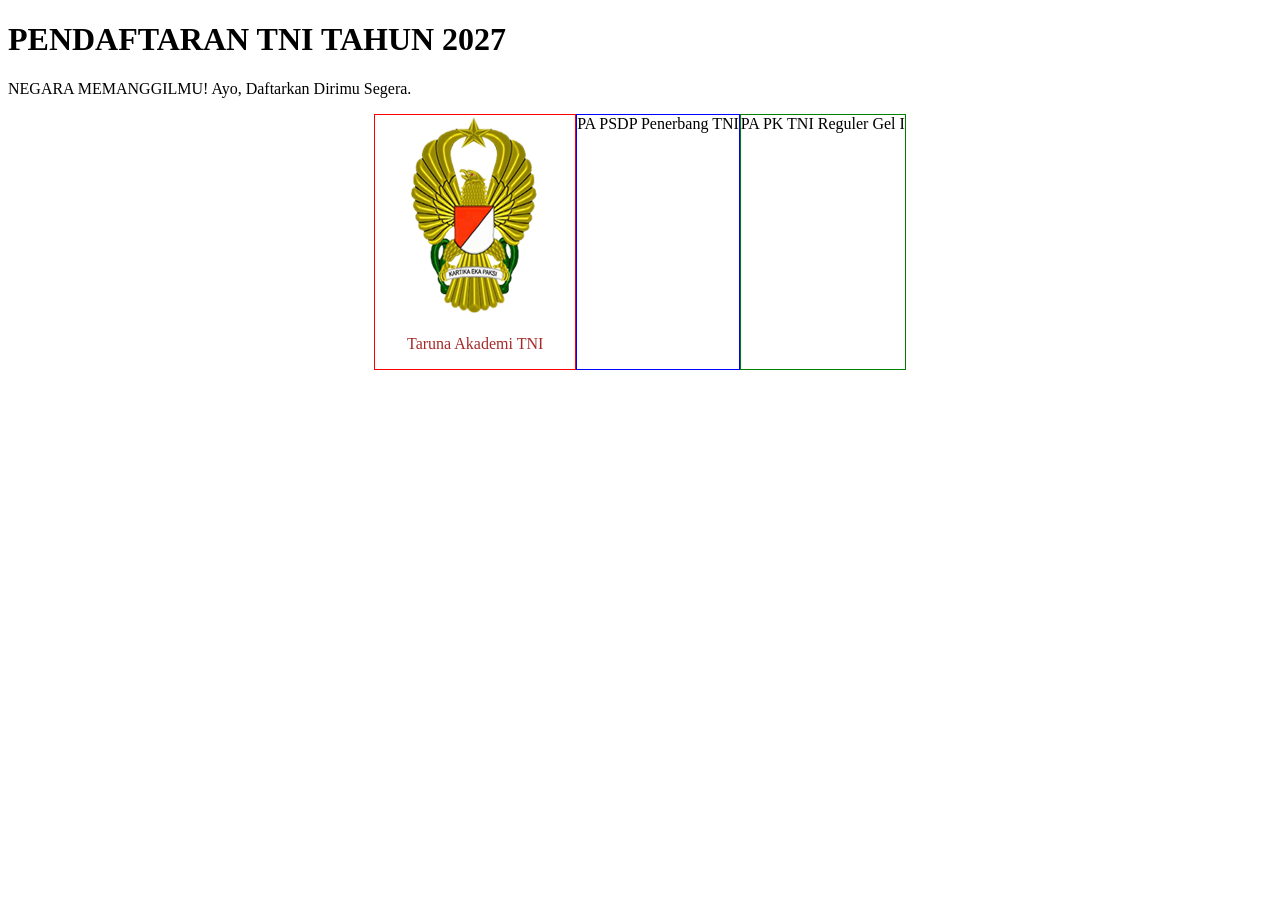
==== index.html @ dc7d4353 "first commit" ====
<!DOCTYPE html>
<html lang="en">
<head>
    <meta charset="UTF-8">
    <meta name="viewport" content="width=device-width, initial-scale=1,0">
    <title>Document</title>
    <style>
        .hl{
            color:red
        }
        
        .kotak-utama{
            display: flex;
            justify-content: center;
        }
        .kotak-1{
            border: 1px solid red;
        }
        .kotak-2{
            border: 1px solid blue;
        }
        .kotak-3{
            border: 1px solid green;
        }
    </style>
</head>
<body>
    
    <h1 class="h1">PENDAFTARAN TNI TAHUN 2027 </h1>

    <p>
        <span class="negara">NEGARA</span> MEMANGGILMU! Ayo, Daftarkan Dirimu Segera.
    </p>


    <div class="kotak-utama">

            <div class="kotak-1">
                <img src="ad.png"/>
                <p style="text-align: center;
                color: brown;">

                    Taruna Akademi TNI

                </p>
                
            </div>

            <div class="kotak-2">
                PA PSDP Penerbang TNI
            </div>

            <div class="kotak-3">
                PA PK TNI Reguler Gel I
            </div>

    </div>

</body>

</html>
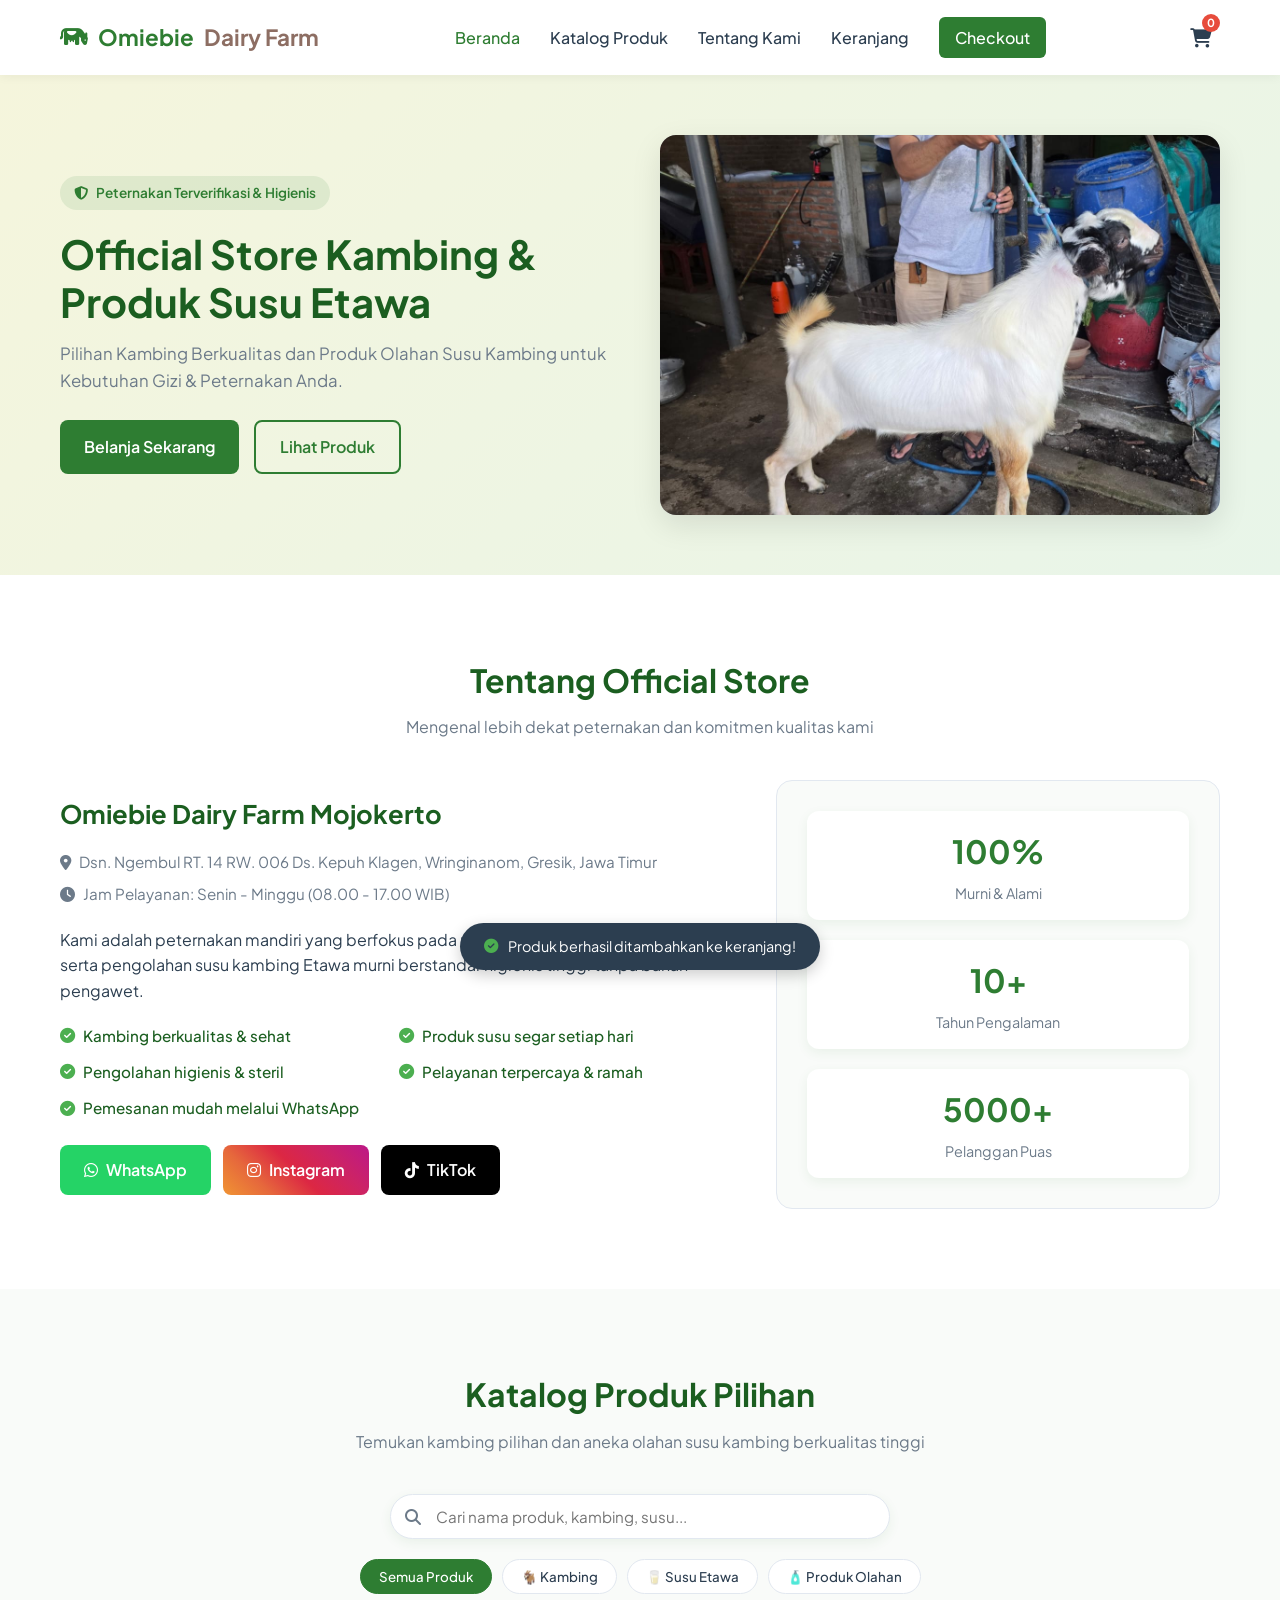
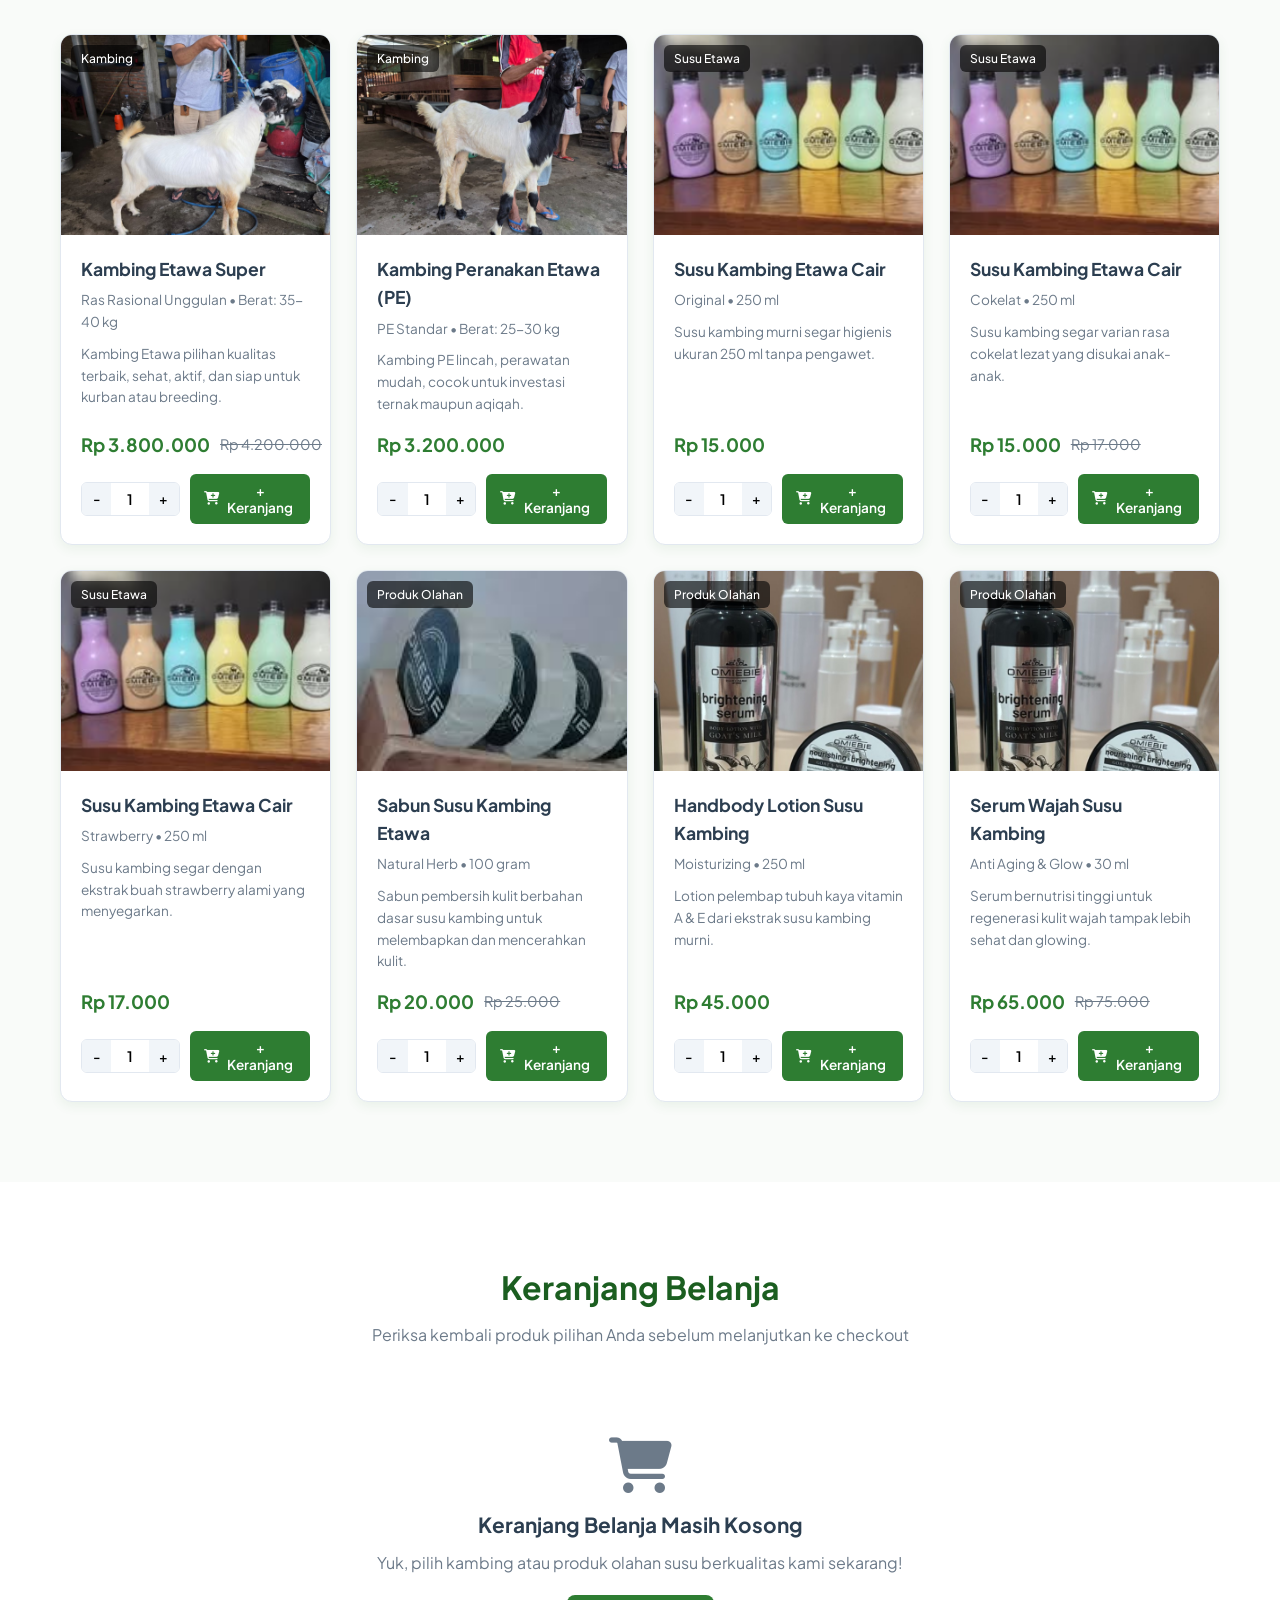
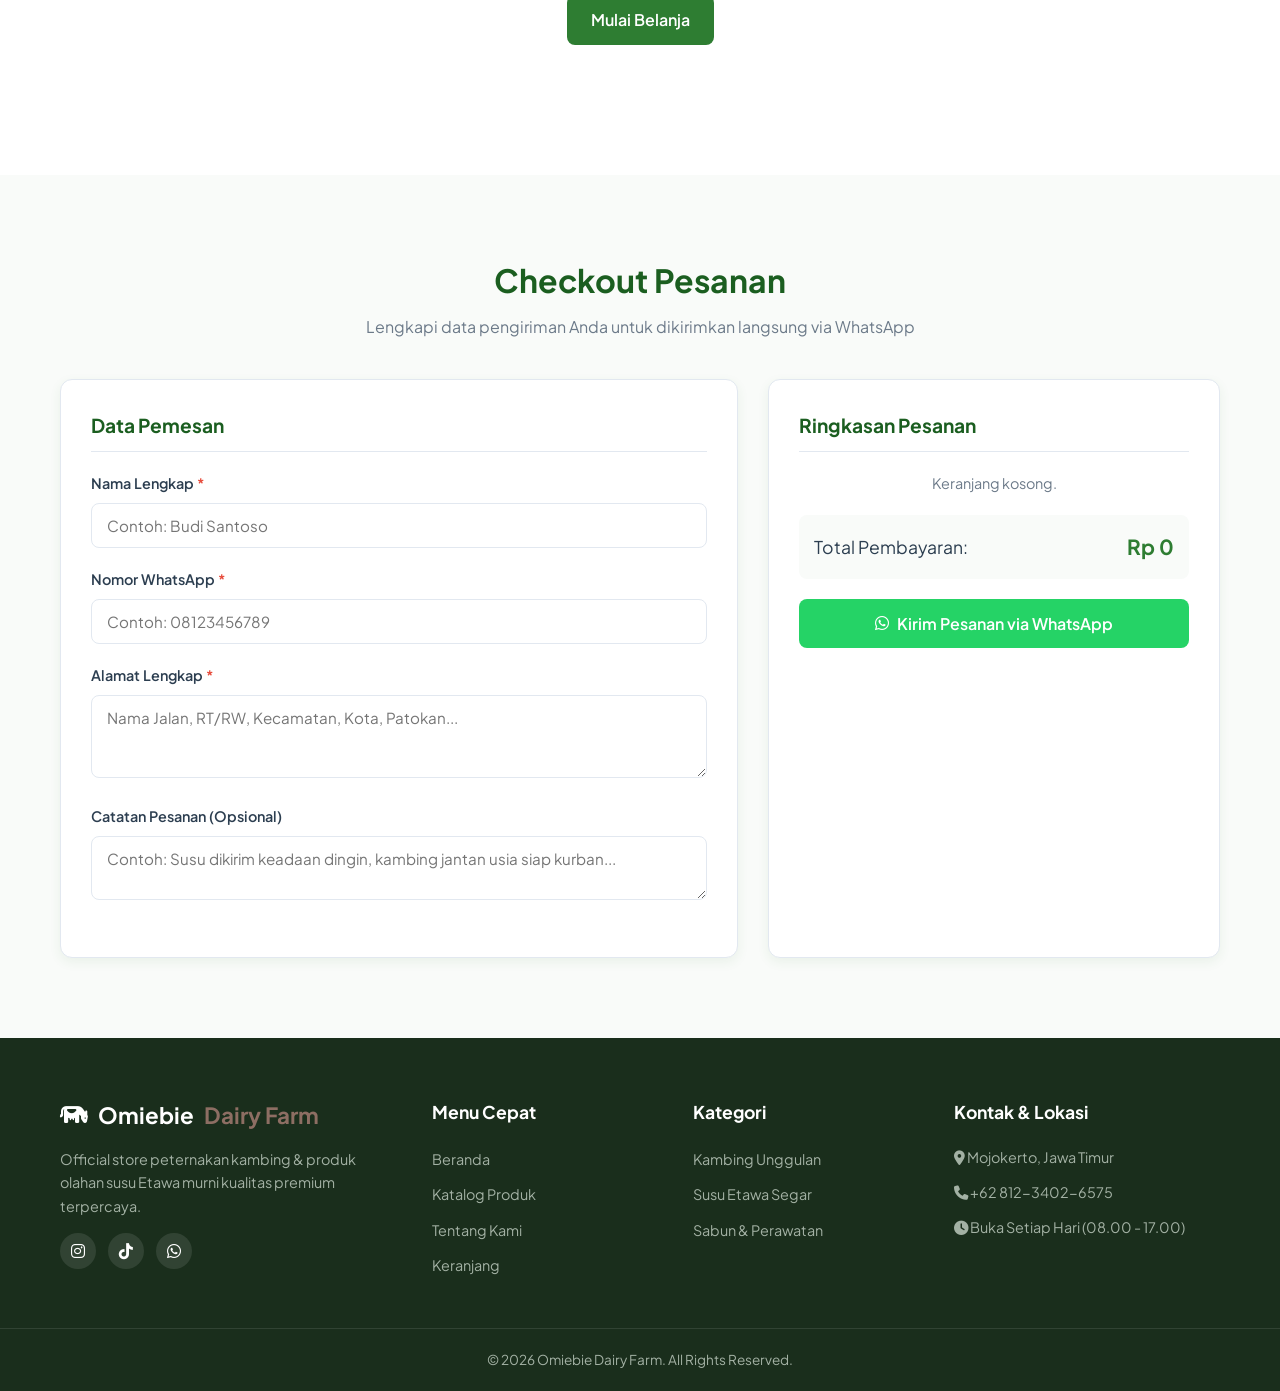
==== commit 55b22615: "Update website" ====
--- a/index.html
+++ b/index.html
@@ -1,61 +1,1840 @@
 <!DOCTYPE html>
-<html lang="en">
+<html lang="id">
 <head>
     <meta charset="UTF-8">
-    <meta name="viewport" content="width=device-width, initial-scale=1,0">
-    <title>Document</title>
+    <meta name="viewport" content="width=device-width, initial-scale=1.0">
+    <title>Omiebie Dairy Farm - Official Store Kambing & Susu Etawa</title>
+    <!-- Google Fonts -->
+    <link href="https://fonts.googleapis.com/css2?family=Plus+Jakarta+Sans:wght@400;500;600;700&display=swap" rel="stylesheet">
+    <!-- FontAwesome Icons -->
+    <link rel="stylesheet" href="https://cdnjs.cloudflare.com/ajax/libs/font-awesome/6.4.0/css/all.min.css">
+    
+    <!-- STYLING CSS -->
     <style>
-        .hl{
-            color:red
-        }
-        
-        .kotak-utama{
-            display: flex;
+        /* RESET & VARIABLES (Modern Farm Theme) */
+        :root {
+            --primary: #2E7D32;
+            --primary-dark: #1B5E20;
+            --primary-light: #4CAF50;
+            --accent: #F5F5DC;
+            --brown: #8D6E63;
+            --text-dark: #2C3E50;
+            --text-muted: #6C7A89;
+            --bg-light: #F9FBF9;
+            --white: #FFFFFF;
+            --border-color: #E2E8F0;
+            --danger: #E74C3C;
+            --shadow: 0 4px 12px rgba(46, 125, 50, 0.08);
+            --transition: all 0.3s ease;
+        }
+
+        * {
+            margin: 0;
+            padding: 0;
+            box-sizing: border-box;
+            font-family: 'Plus Jakarta Sans', sans-serif;
+            scroll-behavior: smooth;
+        }
+
+        body {
+            background-color: var(--bg-light);
+            color: var(--text-dark);
+            line-height: 1.6;
+        }
+
+        .container {
+            max-width: 1200px;
+            margin: 0 auto;
+            padding: 0 20px;
+        }
+
+        a {
+            text-decoration: none;
+            color: inherit;
+        }
+
+        ul {
+            list-style: none;
+        }
+
+        /* HEADER & NAVBAR */
+        .header {
+            background: var(--white);
+            box-shadow: 0 2px 10px rgba(0, 0, 0, 0.05);
+            position: sticky;
+            top: 0;
+            z-index: 1000;
+        }
+
+        .navbar {
+            display: flex;
+            justify-content: space-between;
+            align-items: center;
+            height: 75px;
+        }
+
+        .logo {
+            font-size: 1.4rem;
+            font-weight: 700;
+            color: var(--primary);
+            display: flex;
+            align-items: center;
+            gap: 10px;
+        }
+
+        .logo span {
+            color: var(--brown);
+        }
+
+        .nav-links {
+            display: flex;
+            align-items: center;
+            gap: 30px;
+        }
+
+        .nav-links a {
+            font-weight: 500;
+            color: var(--text-dark);
+            transition: var(--transition);
+        }
+
+        .nav-links a:hover, .nav-links a.active {
+            color: var(--primary);
+        }
+
+        .btn-nav-checkout {
+            background-color: var(--primary);
+            color: var(--white) !important;
+            padding: 8px 16px;
+            border-radius: 6px;
+        }
+
+        .nav-right {
+            display: flex;
+            align-items: center;
+            gap: 15px;
+        }
+
+        .cart-icon-btn {
+            position: relative;
+            font-size: 1.2rem;
+            color: var(--text-dark);
+            padding: 8px;
+            transition: var(--transition);
+        }
+
+        .cart-icon-btn:hover {
+            color: var(--primary);
+        }
+
+        .cart-badge {
+            position: absolute;
+            top: 0;
+            right: 0;
+            background-color: var(--danger);
+            color: var(--white);
+            font-size: 0.7rem;
+            font-weight: 700;
+            width: 18px;
+            height: 18px;
+            border-radius: 50%;
+            display: flex;
+            align-items: center;
             justify-content: center;
         }
-        .kotak-1{
-            border: 1px solid red;
-        }
-        .kotak-2{
-            border: 1px solid blue;
-        }
-        .kotak-3{
-            border: 1px solid green;
+
+        .hamburger {
+            display: none;
+            background: none;
+            border: none;
+            font-size: 1.5rem;
+            color: var(--text-dark);
+            cursor: pointer;
+        }
+
+        /* HERO SECTION & SLIDER OTOMATIS */
+        .hero-section {
+            padding: 60px 0;
+            background: linear-gradient(135deg, #F5F5DC 0%, #E8F5E9 100%);
+        }
+
+        .hero-container {
+            display: grid;
+            grid-template-columns: 1fr 1fr;
+            gap: 40px;
+            align-items: center;
+        }
+
+        .badge-pill {
+            display: inline-flex;
+            align-items: center;
+            gap: 8px;
+            background: rgba(46, 125, 50, 0.1);
+            color: var(--primary);
+            padding: 6px 14px;
+            border-radius: 20px;
+            font-size: 0.85rem;
+            font-weight: 600;
+            margin-bottom: 20px;
+        }
+
+        .hero-text h1 {
+            font-size: 2.5rem;
+            line-height: 1.2;
+            color: var(--primary-dark);
+            margin-bottom: 15px;
+        }
+
+        .hero-text p {
+            color: var(--text-muted);
+            font-size: 1.05rem;
+            margin-bottom: 25px;
+        }
+
+        .hero-buttons {
+            display: flex;
+            gap: 15px;
+        }
+
+        .btn {
+            padding: 12px 24px;
+            border-radius: 8px;
+            font-weight: 600;
+            cursor: pointer;
+            transition: var(--transition);
+            border: none;
+            display: inline-flex;
+            align-items: center;
+            justify-content: center;
+            gap: 8px;
+        }
+
+        .btn-primary {
+            background-color: var(--primary);
+            color: var(--white);
+        }
+
+        .btn-primary:hover {
+            background-color: var(--primary-dark);
+        }
+
+        .btn-outline {
+            background-color: transparent;
+            border: 2px solid var(--primary);
+            color: var(--primary);
+        }
+
+        .btn-outline:hover {
+            background-color: var(--primary);
+            color: var(--white);
+        }
+
+        /* Styling Hero Slider (Berganti setiap 2 detik) */
+        .hero-slider {
+            position: relative;
+            width: 100%;
+            height: 380px;
+            border-radius: 16px;
+            overflow: hidden;
+            box-shadow: 0 10px 30px rgba(0,0,0,0.1);
+            background: #e2e8f0;
+        }
+
+        .hero-slider img.slide {
+            position: absolute;
+            top: 0;
+            left: 0;
+            width: 100%;
+            height: 100%;
+            object-fit: cover;
+            opacity: 0;
+            transition: opacity 0.6s ease-in-out;
+        }
+
+        .hero-slider img.slide.active {
+            opacity: 1;
+        }
+
+        /* SECTION TITLE */
+        .section-title {
+            text-align: center;
+            margin-bottom: 40px;
+        }
+
+        .section-title h2 {
+            font-size: 2rem;
+            color: var(--primary-dark);
+            margin-bottom: 8px;
+        }
+
+        .section-title p {
+            color: var(--text-muted);
+        }
+
+        /* TENTANG KAMI */
+        .about-section {
+            padding: 80px 0;
+            background: var(--white);
+        }
+
+        .about-grid {
+            display: grid;
+            grid-template-columns: 1.2fr 0.8fr;
+            gap: 50px;
+            align-items: center;
+        }
+
+        .about-info h3 {
+            font-size: 1.6rem;
+            color: var(--primary-dark);
+            margin-bottom: 15px;
+        }
+
+        .store-location, .store-hours {
+            color: var(--text-muted);
+            font-size: 0.95rem;
+            margin-bottom: 8px;
+            display: flex;
+            align-items: center;
+            gap: 8px;
+        }
+
+        .store-desc {
+            margin: 20px 0;
+            color: var(--text-dark);
+        }
+
+        .features-list {
+            display: grid;
+            grid-template-columns: 1fr 1fr;
+            gap: 12px;
+            margin-bottom: 25px;
+        }
+
+        .feature-item {
+            display: flex;
+            align-items: center;
+            gap: 8px;
+            font-size: 0.95rem;
+            color: var(--primary-dark);
+            font-weight: 500;
+        }
+
+        .feature-item i {
+            color: var(--primary-light);
+        }
+
+        .social-buttons-group {
+            display: flex;
+            flex-wrap: wrap;
+            gap: 12px;
+            margin-top: 20px;
+        }
+
+        .btn-whatsapp {
+            background-color: #25D366;
+            color: var(--white);
+        }
+
+        .btn-whatsapp:hover {
+            background-color: #1EBE5D;
+        }
+
+        .btn-instagram {
+            background: linear-gradient(45deg, #f09433 0%, #e6683c 25%, #dc2743 50%, #cc2366 75%, #bc1888 100%);
+            color: var(--white);
+        }
+
+        .btn-instagram:hover {
+            opacity: 0.9;
+        }
+
+        .btn-tiktok {
+            background-color: #000000;
+            color: var(--white);
+        }
+
+        .btn-tiktok:hover {
+            background-color: #222222;
+        }
+
+        .about-stats-card {
+            display: grid;
+            grid-template-columns: 1fr;
+            gap: 20px;
+            background: var(--bg-light);
+            padding: 30px;
+            border-radius: 16px;
+            border: 1px solid var(--border-color);
+        }
+
+        .stat-box {
+            text-align: center;
+            padding: 15px;
+            background: var(--white);
+            border-radius: 12px;
+            box-shadow: var(--shadow);
+        }
+
+        .stat-box h4 {
+            font-size: 2rem;
+            color: var(--primary);
+            margin-bottom: 5px;
+        }
+
+        .stat-box p {
+            color: var(--text-muted);
+            font-size: 0.9rem;
+        }
+
+        /* KATALOG PRODUK */
+        .catalog-section {
+            padding: 80px 0;
+        }
+
+        .filter-wrapper {
+            display: flex;
+            flex-direction: column;
+            gap: 20px;
+            margin-bottom: 40px;
+        }
+
+        .search-box {
+            position: relative;
+            max-width: 500px;
+            margin: 0 auto;
+            width: 100%;
+        }
+
+        .search-box i {
+            position: absolute;
+            left: 15px;
+            top: 50%;
+            transform: translateY(-50%);
+            color: var(--text-muted);
+        }
+
+        .search-box input {
+            width: 100%;
+            padding: 12px 20px 12px 45px;
+            border-radius: 30px;
+            border: 1px solid var(--border-color);
+            background: var(--white);
+            outline: none;
+            font-size: 0.95rem;
+            box-shadow: var(--shadow);
+            transition: var(--transition);
+        }
+
+        .search-box input:focus {
+            border-color: var(--primary);
+        }
+
+        .category-filters {
+            display: flex;
+            justify-content: center;
+            flex-wrap: wrap;
+            gap: 10px;
+        }
+
+        .filter-btn {
+            padding: 8px 18px;
+            border-radius: 20px;
+            border: 1px solid var(--border-color);
+            background: var(--white);
+            color: var(--text-dark);
+            font-weight: 500;
+            cursor: pointer;
+            transition: var(--transition);
+        }
+
+        .filter-btn:hover, .filter-btn.active {
+            background: var(--primary);
+            color: var(--white);
+            border-color: var(--primary);
+        }
+
+        .product-grid {
+            display: grid;
+            grid-template-columns: repeat(auto-fill, minmax(260px, 1fr));
+            gap: 25px;
+        }
+
+        .product-card {
+            background: var(--white);
+            border-radius: 12px;
+            overflow: hidden;
+            box-shadow: var(--shadow);
+            border: 1px solid var(--border-color);
+            display: flex;
+            flex-direction: column;
+            transition: var(--transition);
+        }
+
+        .product-card:hover {
+            transform: translateY(-5px);
+            box-shadow: 0 10px 20px rgba(0,0,0,0.08);
+        }
+
+        .product-img-wrapper {
+            height: 200px;
+            position: relative;
+            overflow: hidden;
+            background: #eee;
+        }
+
+        .product-img-wrapper img {
+            width: 100%;
+            height: 100%;
+            object-fit: cover;
+            transition: var(--transition);
+        }
+
+        .product-card:hover .product-img-wrapper img {
+            transform: scale(1.05);
+        }
+
+        .product-category-tag {
+            position: absolute;
+            top: 10px;
+            left: 10px;
+            background: rgba(0,0,0,0.6);
+            color: var(--white);
+            padding: 4px 10px;
+            border-radius: 6px;
+            font-size: 0.75rem;
+            font-weight: 500;
+        }
+
+        .product-info {
+            padding: 20px;
+            display: flex;
+            flex-direction: column;
+            flex-grow: 1;
+        }
+
+        .product-title {
+            font-size: 1.1rem;
+            font-weight: 700;
+            color: var(--text-dark);
+            margin-bottom: 6px;
+        }
+
+        .product-variant-size {
+            font-size: 0.85rem;
+            color: var(--text-muted);
+            margin-bottom: 10px;
+        }
+
+        .product-desc {
+            font-size: 0.85rem;
+            color: var(--text-muted);
+            margin-bottom: 15px;
+            flex-grow: 1;
+        }
+
+        .product-price-box {
+            display: flex;
+            align-items: center;
+            gap: 10px;
+            margin-bottom: 15px;
+        }
+
+        .current-price {
+            font-size: 1.15rem;
+            font-weight: 700;
+            color: var(--primary);
+        }
+
+        .original-price {
+            font-size: 0.9rem;
+            color: var(--text-muted);
+            text-decoration: line-through;
+        }
+
+        .quantity-action-wrapper {
+            display: flex;
+            align-items: center;
+            justify-content: space-between;
+            gap: 10px;
+        }
+
+        .qty-control {
+            display: flex;
+            align-items: center;
+            border: 1px solid var(--border-color);
+            border-radius: 6px;
+            overflow: hidden;
+        }
+
+        .qty-btn {
+            background: #f1f5f9;
+            border: none;
+            width: 32px;
+            height: 32px;
+            font-weight: 600;
+            cursor: pointer;
+            transition: var(--transition);
+        }
+
+        .qty-btn:hover {
+            background: #e2e8f0;
+        }
+
+        .qty-input {
+            width: 38px;
+            text-align: center;
+            border: none;
+            font-size: 0.9rem;
+            font-weight: 600;
+            outline: none;
+            background: transparent;
+        }
+
+        .btn-add-cart {
+            background: var(--primary);
+            color: var(--white);
+            border: none;
+            padding: 8px 14px;
+            border-radius: 6px;
+            font-size: 0.85rem;
+            font-weight: 600;
+            cursor: pointer;
+            transition: var(--transition);
+            display: flex;
+            align-items: center;
+            gap: 6px;
+        }
+
+        .btn-add-cart:hover {
+            background: var(--primary-dark);
+        }
+
+        /* SHOPPING CART SECTION */
+        .cart-section {
+            padding: 80px 0;
+            background: var(--white);
+        }
+
+        .cart-table-wrapper {
+            overflow-x: auto;
+            margin-bottom: 30px;
+        }
+
+        .cart-table {
+            width: 100%;
+            border-collapse: collapse;
+            min-width: 650px;
+        }
+
+        .cart-table th, .cart-table td {
+            padding: 15px;
+            text-align: left;
+            border-bottom: 1px solid var(--border-color);
+        }
+
+        .cart-table th {
+            background: var(--bg-light);
+            font-weight: 600;
+            color: var(--text-dark);
+        }
+
+        .cart-item-info {
+            display: flex;
+            align-items: center;
+            gap: 15px;
+        }
+
+        .cart-item-img {
+            width: 60px;
+            height: 60px;
+            border-radius: 8px;
+            object-fit: cover;
+        }
+
+        .cart-item-title {
+            font-weight: 600;
+            font-size: 0.95rem;
+            color: var(--text-dark);
+        }
+
+        .cart-item-variant {
+            font-size: 0.8rem;
+            color: var(--text-muted);
+        }
+
+        .btn-remove-item {
+            background: none;
+            border: none;
+            color: var(--danger);
+            font-size: 1.1rem;
+            cursor: pointer;
+            transition: var(--transition);
+        }
+
+        .btn-remove-item:hover {
+            opacity: 0.7;
+        }
+
+        .cart-summary-footer {
+            display: flex;
+            justify-content: space-between;
+            align-items: center;
+            background: var(--bg-light);
+            padding: 20px 30px;
+            border-radius: 12px;
+            border: 1px solid var(--border-color);
+        }
+
+        .cart-total-text {
+            font-size: 1.2rem;
+            font-weight: 700;
+            color: var(--primary-dark);
+        }
+
+        .empty-cart-state {
+            text-align: center;
+            padding: 50px 20px;
+        }
+
+        .empty-cart-state i {
+            font-size: 3.5rem;
+            color: var(--text-muted);
+            margin-bottom: 15px;
+        }
+
+        .empty-cart-state h3 {
+            font-size: 1.3rem;
+            color: var(--text-dark);
+            margin-bottom: 8px;
+        }
+
+        .empty-cart-state p {
+            color: var(--text-muted);
+            margin-bottom: 20px;
+        }
+
+        /* CHECKOUT SECTION */
+        .checkout-section {
+            padding: 80px 0;
+        }
+
+        .checkout-grid {
+            display: grid;
+            grid-template-columns: 1.2fr 0.8fr;
+            gap: 30px;
+        }
+
+        .checkout-form-card, .checkout-summary-card {
+            background: var(--white);
+            padding: 30px;
+            border-radius: 12px;
+            box-shadow: var(--shadow);
+            border: 1px solid var(--border-color);
+        }
+
+        .checkout-form-card h3, .checkout-summary-card h3 {
+            font-size: 1.2rem;
+            color: var(--primary-dark);
+            margin-bottom: 20px;
+            padding-bottom: 10px;
+            border-bottom: 1px solid var(--border-color);
+        }
+
+        .form-group {
+            margin-bottom: 20px;
+        }
+
+        .form-group label {
+            display: block;
+            font-size: 0.9rem;
+            font-weight: 600;
+            margin-bottom: 8px;
+            color: var(--text-dark);
+        }
+
+        .required {
+            color: var(--danger);
+        }
+
+        .form-group input, .form-group textarea {
+            width: 100%;
+            padding: 12px 15px;
+            border-radius: 8px;
+            border: 1px solid var(--border-color);
+            outline: none;
+            font-size: 0.95rem;
+            transition: var(--transition);
+        }
+
+        .form-group input:focus, .form-group textarea:focus {
+            border-color: var(--primary);
+        }
+
+        .checkout-summary-items {
+            max-height: 250px;
+            overflow-y: auto;
+            margin-bottom: 20px;
+        }
+
+        .summary-item-row {
+            display: flex;
+            justify-content: space-between;
+            font-size: 0.9rem;
+            margin-bottom: 12px;
+            padding-bottom: 8px;
+            border-bottom: 1px dashed var(--border-color);
+        }
+
+        .summary-item-desc span {
+            display: block;
+            font-size: 0.75rem;
+            color: var(--text-muted);
+        }
+
+        .checkout-total-box {
+            display: flex;
+            justify-content: space-between;
+            align-items: center;
+            font-size: 1.1rem;
+            background: var(--bg-light);
+            padding: 15px;
+            border-radius: 8px;
+            margin-bottom: 20px;
+        }
+
+        .checkout-total-box strong {
+            color: var(--primary);
+            font-size: 1.3rem;
+        }
+
+        .error-msg-box {
+            background: #FDEDEC;
+            color: var(--danger);
+            padding: 10px 15px;
+            border-radius: 6px;
+            font-size: 0.85rem;
+            margin-bottom: 15px;
+            border: 1px solid #F5B7B1;
+        }
+
+        .hidden {
+            display: none !important;
+        }
+
+        .btn-whatsapp-checkout {
+            width: 100%;
+            background-color: #25D366;
+            color: var(--white);
+            padding: 14px;
+            font-size: 1rem;
+        }
+
+        .btn-whatsapp-checkout:hover {
+            background-color: #1EBE5D;
+        }
+
+        /* FOOTER */
+        .footer {
+            background: #1A2E1C;
+            color: var(--white);
+            padding: 60px 0 20px 0;
+        }
+
+        .footer-grid {
+            display: grid;
+            grid-template-columns: 1.5fr 1fr 1fr 1.2fr;
+            gap: 40px;
+            margin-bottom: 40px;
+        }
+
+        .footer-logo {
+            color: var(--white) !important;
+            margin-bottom: 15px;
+        }
+
+        .footer-col p {
+            color: #A3B1A4;
+            font-size: 0.9rem;
+            margin-bottom: 12px;
+        }
+
+        .footer-col h4 {
+            font-size: 1.1rem;
+            margin-bottom: 20px;
+            color: var(--white);
+        }
+
+        .footer-col ul li {
+            margin-bottom: 10px;
+        }
+
+        .footer-col ul li a {
+            color: #A3B1A4;
+            font-size: 0.9rem;
+            transition: var(--transition);
+        }
+
+        .footer-col ul li a:hover {
+            color: var(--white);
+            padding-left: 5px;
+        }
+
+        .footer-social-links {
+            display: flex;
+            gap: 12px;
+            margin-top: 15px;
+        }
+
+        .footer-social-links a {
+            display: inline-flex;
+            align-items: center;
+            justify-content: center;
+            width: 36px;
+            height: 36px;
+            background: rgba(255, 255, 255, 0.1);
+            color: var(--white);
+            border-radius: 50%;
+            transition: var(--transition);
+        }
+
+        .footer-social-links a:hover {
+            background: var(--primary);
+            transform: translateY(-3px);
+        }
+
+        .footer-bottom {
+            border-top: 1px solid rgba(255,255,255,0.1);
+            padding-top: 20px;
+            text-align: center;
+        }
+
+        .footer-bottom p {
+            color: #A3B1A4;
+            font-size: 0.85rem;
+        }
+
+        /* BACK TO TOP */
+        .back-to-top {
+            position: fixed;
+            bottom: 30px;
+            right: 30px;
+            background: var(--primary);
+            color: var(--white);
+            width: 45px;
+            height: 45px;
+            border-radius: 50%;
+            border: none;
+            cursor: pointer;
+            display: flex;
+            align-items: center;
+            justify-content: center;
+            font-size: 1.1rem;
+            box-shadow: 0 4px 10px rgba(0,0,0,0.2);
+            opacity: 0;
+            visibility: hidden;
+            transition: var(--transition);
+            z-index: 999;
+        }
+
+        .back-to-top.show {
+            opacity: 1;
+            visibility: visible;
+        }
+
+        .back-to-top:hover {
+            background: var(--primary-dark);
+        }
+
+        /* TOAST NOTIFICATION */
+        .toast-notification {
+            position: fixed;
+            bottom: 30px;
+            left: 50%;
+            transform: translateX(-50%) translateY(100px);
+            background: #2C3E50;
+            color: var(--white);
+            padding: 12px 24px;
+            border-radius: 30px;
+            display: flex;
+            align-items: center;
+            gap: 10px;
+            font-size: 0.9rem;
+            box-shadow: 0 5px 15px rgba(0,0,0,0.2);
+            transition: transform 0.3s ease;
+            z-index: 2000;
+        }
+
+        .toast-notification.show {
+            transform: translateX(-50%) translateY(0);
+        }
+
+        .toast-notification i {
+            color: var(--primary-light);
+        }
+
+        /* RESPONSIVE DESIGN */
+        @media (max-width: 992px) {
+            .hero-container, .about-grid, .checkout-grid, .footer-grid {
+                grid-template-columns: 1fr;
+            }
+            
+            .hero-text h1 {
+                font-size: 2.1rem;
+            }
+
+            .hero-slider {
+                height: 280px;
+            }
+
+            .footer-grid {
+                gap: 30px;
+            }
+        }
+
+        @media (max-width: 768px) {
+            .nav-links {
+                position: absolute;
+                top: 75px;
+                left: 0;
+                width: 100%;
+                background: var(--white);
+                flex-direction: column;
+                align-items: flex-start;
+                padding: 20px 30px;
+                box-shadow: 0 10px 15px rgba(0,0,0,0.05);
+                display: none;
+            }
+
+            .nav-links.active {
+                display: flex;
+            }
+
+            .hamburger {
+                display: block;
+            }
         }
     </style>
 </head>
 <body>
-    
-    <h1 class="h1">PENDAFTARAN TNI TAHUN 2027 </h1>
-
-    <p>
-        <span class="negara">NEGARA</span> MEMANGGILMU! Ayo, Daftarkan Dirimu Segera.
-    </p>
-
-
-    <div class="kotak-utama">
-
-            <div class="kotak-1">
-                <img src="ad.png"/>
-                <p style="text-align: center;
-                color: brown;">
-
-                    Taruna Akademi TNI
-
-                </p>
+
+    <!-- HEADER & NAVIGASI -->
+    <header class="header">
+        <div class="container navbar">
+            <a href="#beranda" class="logo">
+                <i class="fa-solid fa-cow"></i> Omiebie<span>Dairy Farm</span>
+            </a>
+            <nav class="nav-links" id="navLinks">
+                <a href="#beranda" class="active">Beranda</a>
+                <a href="#katalog">Katalog Produk</a>
+                <a href="#tentang">Tentang Kami</a>
+                <a href="#keranjang">Keranjang</a>
+                <a href="#checkout" class="btn-nav-checkout">Checkout</a>
+            </nav>
+            <div class="nav-right">
+                <a href="#keranjang" class="cart-icon-btn" aria-label="Keranjang Belanja">
+                    <i class="fa-solid fa-cart-shopping"></i>
+                    <span class="cart-badge" id="cartBadge">0</span>
+                </a>
+                <button class="hamburger" id="hamburgerBtn" aria-label="Menu">
+                    <i class="fa-solid fa-bars"></i>
+                </button>
+            </div>
+        </div>
+    </header>
+
+    <!-- KONTEN UTAMA -->
+    <main>
+
+        <!-- HERO SECTION DENGAN SLIDER OTOMATIS (2 DETIK) -->
+        <section id="beranda" class="hero-section">
+            <div class="container hero-container">
+                <div class="hero-text">
+                    <span class="badge-pill"><i class="fa-solid fa-shield-halved"></i> Peternakan Terverifikasi & Higienis</span>
+                    <h1>Official Store Kambing & Produk Susu Etawa</h1>
+                    <p>Pilihan Kambing Berkualitas dan Produk Olahan Susu Kambing untuk Kebutuhan Gizi & Peternakan Anda.</p>
+                    <div class="hero-buttons">
+                        <a href="#katalog" class="btn btn-primary">Belanja Sekarang</a>
+                        <a href="#tentang" class="btn btn-outline">Lihat Produk</a>
+                    </div>
+                </div>
                 
+                <!-- Hero Slider Berganti Tiap 2 Detik -->
+                <div class="hero-image">
+                    <div class="hero-slider" id="heroSlider">
+                        <img src="omiebie.png" alt="Peternakan Omiebie 1" class="slide active">
+                        <img src="kambing1.png" alt="Kambing Etawa Unggulan" class="slide">
+                        <img src="susu.png" alt="Susu Kambing Etawa Segar" class="slide">
+                    </div>
+                </div>
             </div>
-
-            <div class="kotak-2">
-                PA PSDP Penerbang TNI
+        </section>
+
+        <!-- TENTANG KAMI -->
+        <section id="tentang" class="about-section">
+            <div class="container">
+                <div class="section-title">
+                    <h2>Tentang Official Store</h2>
+                    <p>Mengenal lebih dekat peternakan dan komitmen kualitas kami</p>
+                </div>
+                <div class="about-grid">
+                    <div class="about-info">
+                        <h3>Omiebie Dairy Farm Mojokerto</h3>
+                        <p class="store-location"><i class="fa-solid fa-location-dot"></i> Dsn. Ngembul RT. 14 RW. 006 Ds. Kepuh Klagen, Wringinanom, Gresik, Jawa Timur</p>
+                        <p class="store-hours"><i class="fa-solid fa-clock"></i> Jam Pelayanan: Senin - Minggu (08.00 - 17.00 WIB)</p>
+                        <p class="store-desc">Kami adalah peternakan mandiri yang berfokus pada pembibitan kambing unggulan serta pengolahan susu kambing Etawa murni berstandar higienis tinggi tanpa bahan pengawet.</p>
+                        
+                        <div class="features-list">
+                            <div class="feature-item"><i class="fa-solid fa-circle-check"></i> Kambing berkualitas & sehat</div>
+                            <div class="feature-item"><i class="fa-solid fa-circle-check"></i> Produk susu segar setiap hari</div>
+                            <div class="feature-item"><i class="fa-solid fa-circle-check"></i> Pengolahan higienis & steril</div>
+                            <div class="feature-item"><i class="fa-solid fa-circle-check"></i> Pelayanan terpercaya & ramah</div>
+                            <div class="feature-item"><i class="fa-solid fa-circle-check"></i> Pemesanan mudah melalui WhatsApp</div>
+                        </div>
+
+                        <!-- Tombol Kontak & Media Sosial -->
+                        <div class="social-buttons-group">
+                            <a href="https://wa.me/6281234026575?text=Halo%20Admin,%20saya%20ingin%20berkonsultasi%20mengenai%20produk%20FarmStore%20Etawa." target="_blank" class="btn btn-whatsapp">
+                                <i class="fa-brands fa-whatsapp"></i> WhatsApp
+                            </a>
+                            <a href="https://www.instagram.com/omiebiedairyfarm?stkn=MTh0OGxlNG16cjh3" target="_blank" class="btn btn-instagram">
+                                <i class="fa-brands fa-instagram"></i> Instagram
+                            </a>
+                            <a href="https://www.tiktok.com/@omiebieofficial?_r=1&_t=ZS-99f7NjSJyM5" target="_blank" class="btn btn-tiktok">
+                                <i class="fa-brands fa-tiktok"></i> TikTok
+                            </a>
+                        </div>
+                    </div>
+                    <div class="about-stats-card">
+                        <div class="stat-box">
+                            <h4>100%</h4>
+                            <p>Murni & Alami</p>
+                        </div>
+                        <div class="stat-box">
+                            <h4>10+</h4>
+                            <p>Tahun Pengalaman</p>
+                        </div>
+                        <div class="stat-box">
+                            <h4>5000+</h4>
+                            <p>Pelanggan Puas</p>
+                        </div>
+                    </div>
+                </div>
             </div>
-
-            <div class="kotak-3">
-                PA PK TNI Reguler Gel I
+        </section>
+
+        <!-- KATALOG PRODUK -->
+        <section id="katalog" class="catalog-section">
+            <div class="container">
+                <div class="section-title">
+                    <h2>Katalog Produk Pilihan</h2>
+                    <p>Temukan kambing pilihan dan aneka olahan susu kambing berkualitas tinggi</p>
+                </div>
+
+                <!-- PENCARIAN & FILTER KATEGORI -->
+                <div class="filter-wrapper">
+                    <div class="search-box">
+                        <i class="fa-solid fa-magnifying-glass"></i>
+                        <input type="text" id="searchInput" placeholder="Cari nama produk, kambing, susu...">
+                    </div>
+                    <div class="category-filters" id="categoryFilters">
+                        <button class="filter-btn active" data-category="all">Semua Produk</button>
+                        <button class="filter-btn" data-category="Kambing">🐐 Kambing</button>
+                        <button class="filter-btn" data-category="Susu Etawa">🥛 Susu Etawa</button>
+                        <button class="filter-btn" data-category="Produk Olahan">🧴 Produk Olahan</button>
+                    </div>
+                </div>
+
+                <!-- GRID PRODUK -->
+                <div class="product-grid" id="productGrid">
+                    <!-- Produk akan dirender secara dinamis via JavaScript -->
+                </div>
             </div>
-
+        </section>
+
+        <!-- SHOPPING CART SECTION -->
+        <section id="keranjang" class="cart-section">
+            <div class="container">
+                <div class="section-title">
+                    <h2>Keranjang Belanja</h2>
+                    <p>Periksa kembali produk pilihan Anda sebelum melanjutkan ke checkout</p>
+                </div>
+                
+                <div class="cart-content-wrapper" id="cartContentWrapper">
+                    <!-- Dinamis: tabel keranjang atau empty state -->
+                </div>
+            </div>
+        </section>
+
+        <!-- HALAMAN CHECKOUT -->
+        <section id="checkout" class="checkout-section">
+            <div class="container">
+                <div class="section-title">
+                    <h2>Checkout Pesanan</h2>
+                    <p>Lengkapi data pengiriman Anda untuk dikirimkan langsung via WhatsApp</p>
+                </div>
+
+                <div class="checkout-grid">
+                    <!-- Form Pemesan -->
+                    <div class="checkout-form-card">
+                        <h3>Data Pemesan</h3>
+                        <form id="checkoutForm">
+                            <div class="form-group">
+                                <label for="buyerName">Nama Lengkap <span class="required">*</span></label>
+                                <input type="text" id="buyerName" placeholder="Contoh: Budi Santoso">
+                            </div>
+                            <div class="form-group">
+                                <label for="buyerPhone">Nomor WhatsApp <span class="required">*</span></label>
+                                <input type="tel" id="buyerPhone" placeholder="Contoh: 08123456789">
+                            </div>
+                            <div class="form-group">
+                                <label for="buyerAddress">Alamat Lengkap <span class="required">*</span></label>
+                                <textarea id="buyerAddress" rows="3" placeholder="Nama Jalan, RT/RW, Kecamatan, Kota, Patokan..."></textarea>
+                            </div>
+                            <div class="form-group">
+                                <label for="buyerNotes">Catatan Pesanan (Opsional)</label>
+                                <textarea id="buyerNotes" rows="2" placeholder="Contoh: Susu dikirim keadaan dingin, kambing jantan usia siap kurban..."></textarea>
+                            </div>
+                        </form>
+                    </div>
+
+                    <!-- Ringkasan Pesanan Checkout -->
+                    <div class="checkout-summary-card">
+                        <h3>Ringkasan Pesanan</h3>
+                        <div id="checkoutSummaryItems" class="checkout-summary-items">
+                            <!-- Dinamis via JS -->
+                        </div>
+                        <div class="checkout-total-box">
+                            <span>Total Pembayaran:</span>
+                            <strong id="checkoutGrandTotal">Rp 0</strong>
+                        </div>
+                        <div id="checkoutErrorMsg" class="error-msg-box hidden"></div>
+                        <button type="button" id="btnSendWhatsApp" class="btn btn-whatsapp-checkout">
+                            <i class="fa-brands fa-whatsapp"></i> Kirim Pesanan via WhatsApp
+                        </button>
+                    </div>
+                </div>
+            </div>
+        </section>
+
+    </main>
+
+    <!-- FOOTER -->
+    <footer class="footer">
+        <div class="container footer-grid">
+            <div class="footer-col">
+                <a href="#beranda" class="logo footer-logo">
+                    <i class="fa-solid fa-cow"></i> Omiebie<span>Dairy Farm</span>
+                </a>
+                <p>Official store peternakan kambing & produk olahan susu Etawa murni kualitas premium terpercaya.</p>
+                
+                <!-- Ikon Sosial Media di Footer -->
+                <div class="footer-social-links">
+                    <a href="https://www.instagram.com/omiebiedairyfarm?stkn=MTh0OGxlNG16cjh3" target="_blank" aria-label="Instagram"><i class="fa-brands fa-instagram"></i></a>
+                    <a href="https://www.tiktok.com/@omiebieofficial?_r=1&_t=ZS-99f7NjSJyM5" target="_blank" aria-label="TikTok"><i class="fa-brands fa-tiktok"></i></a>
+                    <a href="https://wa.me/6281234036575" target="_blank" aria-label="WhatsApp"><i class="fa-brands fa-whatsapp"></i></a>
+                </div>
+            </div>
+            <div class="footer-col">
+                <h4>Menu Cepat</h4>
+                <ul>
+                    <li><a href="#beranda">Beranda</a></li>
+                    <li><a href="#katalog">Katalog Produk</a></li>
+                    <li><a href="#tentang">Tentang Kami</a></li>
+                    <li><a href="#keranjang">Keranjang</a></li>
+                </ul>
+            </div>
+            <div class="footer-col">
+                <h4>Kategori</h4>
+                <ul>
+                    <li><a href="#katalog">Kambing Unggulan</a></li>
+                    <li><a href="#katalog">Susu Etawa Segar</a></li>
+                    <li><a href="#katalog">Sabun & Perawatan</a></li>
+                </ul>
+            </div>
+            <div class="footer-col">
+                <h4>Kontak & Lokasi</h4>
+                <p><i class="fa-solid fa-location-dot"></i> Mojokerto, Jawa Timur</p>
+                <p><i class="fa-solid fa-phone"></i> +62 812-3402-6575</p>
+                <p><i class="fa-solid fa-clock"></i> Buka Setiap Hari (08.00 - 17.00)</p>
+            </div>
+        </div>
+        <div class="footer-bottom">
+            <div class="container">
+                <p>&copy; 2026 Omiebie Dairy Farm. All Rights Reserved.</p>
+            </div>
+        </div>
+    </footer>
+
+    <!-- TOMBOL BACK TO TOP -->
+    <button id="backToTopBtn" class="back-to-top" aria-label="Kembali ke atas">
+        <i class="fa-solid fa-arrow-up"></i>
+    </button>
+
+    <!-- TOAST NOTIFICATION -->
+    <div id="toastNotification" class="toast-notification">
+        <i class="fa-solid fa-circle-check"></i>
+        <span id="toastMessage">Produk berhasil ditambahkan ke keranjang!</span>
     </div>
 
+    <!-- SCRIPT JAVASCRIPT -->
+    <script>
+        // ================= CONFIGURASI & DATA PRODUK =================
+        const WHATSAPP_SELLER_NUMBER = "6281234026575"; // Nomor WhatsApp Penjual
+
+        const productsData = [
+            // KATEGORI KAMBING
+            {
+                id: "kambing-etawa-super",
+                name: "Kambing Etawa Super",
+                category: "Kambing",
+                variant: "Ras Rasional Unggulan",
+                size: "Berat: 35-40 kg",
+                weight: 38,
+                price: 4200000,
+                promoPrice: 3800000,
+                image: "kambing1.png",
+                stock: 15,
+                description: "Kambing Etawa pilihan kualitas terbaik, sehat, aktif, dan siap untuk kurban atau breeding."
+            },
+            {
+                id: "kambing-peranakan-etawa",
+                name: "Kambing Peranakan Etawa (PE)",
+                category: "Kambing",
+                variant: "PE Standar",
+                size: "Berat: 25-30 kg",
+                weight: 28,
+                price: 3200000,
+                promoPrice: 0,
+                image: "kambing2.png",
+                stock: 20,
+                description: "Kambing PE lincah, perawatan mudah, cocok untuk investasi ternak maupun aqiqah."
+            },
+
+            // KATEGORI SUSU ETAWA (CAIR & BUBUK)
+            {
+                id: "susu-cair-original-250",
+                name: "Susu Kambing Etawa Cair",
+                category: "Susu Etawa",
+                variant: "Original",
+                size: "250 ml",
+                weight: 0.25,
+                price: 15000,
+                promoPrice: 0,
+                image: "susu.png",
+                stock: 100,
+                description: "Susu kambing murni segar higienis ukuran 250 ml tanpa pengawet."
+            },
+            {
+                id: "susu-cair-cokelat-250",
+                name: "Susu Kambing Etawa Cair",
+                category: "Susu Etawa",
+                variant: "Cokelat",
+                size: "250 ml",
+                weight: 0.25,
+                price: 17000,
+                promoPrice: 15000,
+                image: "susu.png",
+                stock: 80,
+                description: "Susu kambing segar varian rasa cokelat lezat yang disukai anak-anak."
+            },
+            {
+                id: "susu-cair-strawberry-250",
+                name: "Susu Kambing Etawa Cair",
+                category: "Susu Etawa",
+                variant: "Strawberry",
+                size: "250 ml",
+                weight: 0.25,
+                price: 17000,
+                promoPrice: 0,
+                image: "susu.png",
+                stock: 75,
+                description: "Susu kambing segar dengan ekstrak buah strawberry alami yang menyegarkan."
+            },
+            
+            // KATEGORI PRODUK OLAHAN
+            {
+                id: "sabun-susu-kambing",
+                name: "Sabun Susu Kambing Etawa",
+                category: "Produk Olahan",
+                variant: "Natural Herb",
+                size: "100 gram",
+                weight: 0.1,
+                price: 25000,
+                promoPrice: 20000,
+                image: "sabunbatang2.jpg",
+                stock: 120,
+                description: "Sabun pembersih kulit berbahan dasar susu kambing untuk melembapkan dan mencerahkan kulit."
+            },
+            {
+                id: "handbody-susu-kambing",
+                name: "Handbody Lotion Susu Kambing",
+                category: "Produk Olahan",
+                variant: "Moisturizing",
+                size: "250 ml",
+                weight: 0.25,
+                price: 45000,
+                promoPrice: 0,
+                image: "bodyserum.png",
+                stock: 90,
+                description: "Lotion pelembap tubuh kaya vitamin A & E dari ekstrak susu kambing murni."
+            },
+            {
+                id: "serum-susu-kambing",
+                name: "Serum Wajah Susu Kambing",
+                category: "Produk Olahan",
+                variant: "Anti Aging & Glow",
+                size: "30 ml",
+                weight: 0.05,
+                price: 75000,
+                promoPrice: 65000,
+                image: "bodyserum.png",
+                stock: 45,
+                description: "Serum bernutrisi tinggi untuk regenerasi kulit wajah tampak lebih sehat dan glowing."
+            }
+        ];
+
+        // ================= STATE MANAGEMENT =================
+        let cart = [];
+        try {
+            const savedCart = localStorage.getItem('omiebie_cart');
+            if (savedCart) {
+                cart = JSON.parse(savedCart);
+            }
+        } catch (e) {
+            console.error("Gagal membaca localStorage:", e);
+        }
+
+        // ================= DOM ELEMENTS =================
+        const navLinks = document.getElementById('navLinks');
+        const hamburgerBtn = document.getElementById('hamburgerBtn');
+        const productGrid = document.getElementById('productGrid');
+        const searchInput = document.getElementById('searchInput');
+        const categoryFilters = document.getElementById('categoryFilters');
+        const cartBadge = document.getElementById('cartBadge');
+        const cartContentWrapper = document.getElementById('cartContentWrapper');
+        const checkoutSummaryItems = document.getElementById('checkoutSummaryItems');
+        const checkoutGrandTotal = document.getElementById('checkoutGrandTotal');
+        const btnSendWhatsApp = document.getElementById('btnSendWhatsApp');
+        const checkoutErrorMsg = document.getElementById('checkoutErrorMsg');
+        const backToTopBtn = document.getElementById('backToTopBtn');
+        const toastNotification = document.getElementById('toastNotification');
+        const toastMessage = document.getElementById('toastMessage');
+
+        // ================= INISIALISASI APLIKASI =================
+        document.addEventListener('DOMContentLoaded', () => {
+            renderProducts(productsData);
+            updateCartUI();
+            initEventListeners();
+            initHeroSlider(); // Menjalankan slider otomatis 2 detik
+        });
+
+        // ================= HERO SLIDER OTOMATIS (2 DETIK) =================
+        function initHeroSlider() {
+            const slides = document.querySelectorAll("#heroSlider img.slide");
+            let currentSlide = 0;
+
+            if (slides.length > 0) {
+                setInterval(() => {
+                    slides[currentSlide].classList.remove("active");
+                    currentSlide = (currentSlide + 1) % slides.length;
+                    slides[currentSlide].classList.add("active");
+                }, 2000); // 2000 ms = 2 detik
+            }
+        }
+
+        // ================= EVENT LISTENERS =================
+        function initEventListeners() {
+            hamburgerBtn.addEventListener('click', () => {
+                navLinks.classList.toggle('active');
+            });
+
+            document.querySelectorAll('.nav-links a').forEach(link => {
+                link.addEventListener('click', () => {
+                    navLinks.classList.remove('active');
+                });
+            });
+
+            searchInput.addEventListener('input', (e) => {
+                const keyword = e.target.value.toLowerCase();
+                const activeCategory = document.querySelector('.filter-btn.active').dataset.category;
+                filterAndRenderProducts(activeCategory, keyword);
+            });
+
+            categoryFilters.addEventListener('click', (e) => {
+                if (e.target.classList.contains('filter-btn')) {
+                    document.querySelectorAll('.filter-btn').forEach(btn => btn.classList.remove('active'));
+                    e.target.classList.add('active');
+                    const category = e.target.dataset.category;
+                    const keyword = searchInput.value.toLowerCase();
+                    filterAndRenderProducts(category, keyword);
+                }
+            });
+
+            window.addEventListener('scroll', () => {
+                if (window.scrollY > 300) {
+                    backToTopBtn.classList.add('show');
+                } else {
+                    backToTopBtn.classList.remove('show');
+                }
+            });
+
+            backToTopBtn.addEventListener('click', () => {
+                window.scrollTo({ top: 0, behavior: 'smooth' });
+            });
+
+            btnSendWhatsApp.addEventListener('click', handleWhatsAppCheckout);
+        }
+
+        // ================= FILTER & RENDER KATALOG =================
+        function filterAndRenderProducts(category, keyword) {
+            let filtered = productsData;
+
+            if (category !== 'all') {
+                filtered = filtered.filter(p => p.category === category);
+            }
+
+            if (keyword) {
+                filtered = filtered.filter(p => 
+                    p.name.toLowerCase().includes(keyword) || 
+                    p.variant.toLowerCase().includes(keyword) ||
+                    p.description.toLowerCase().includes(keyword)
+                );
+            }
+
+            renderProducts(filtered);
+        }
+
+        function renderProducts(products) {
+            if (products.length === 0) {
+                productGrid.innerHTML = `
+                    <div style="grid-column: 1/-1; text-align: center; padding: 40px; color: var(--text-muted);">
+                        <i class="fa-solid fa-box-open" style="font-size: 2.5rem; margin-bottom: 10px;"></i>
+                        <p>Produk yang kamu cari tidak ditemukan.</p>
+                    </div>
+                `;
+                return;
+            }
+
+            productGrid.innerHTML = products.map(product => {
+                const activePrice = product.promoPrice > 0 ? product.promoPrice : product.price;
+                return `
+                    <div class="product-card">
+                        <div class="product-img-wrapper">
+                            <span class="product-category-tag">${product.category}</span>
+                            <img src="${product.image}" alt="${product.name}" loading="lazy">
+                        </div>
+                        <div class="product-info">
+                            <h4 class="product-title">${product.name}</h4>
+                            <p class="product-variant-size">${product.variant} • ${product.size}</p>
+                            <p class="product-desc">${product.description}</p>
+                            
+                            <div class="product-price-box">
+                                <span class="current-price">${formatRupiah(activePrice)}</span>
+                                ${product.promoPrice > 0 ? `<span class="original-price">${formatRupiah(product.price)}</span>` : ''}
+                            </div>
+
+                            <div class="quantity-action-wrapper">
+                                <div class="qty-control">
+                                    <button class="qty-btn" onclick="adjustProductQty('${product.id}', -1)">-</button>
+                                    <input type="text" id="qty-${product.id}" class="qty-input" value="1" readonly>
+                                    <button class="qty-btn" onclick="adjustProductQty('${product.id}', 1)">+</button>
+                                </div>
+                                <button class="btn-add-cart" onclick="addToCart('${product.id}')">
+                                    <i class="fa-solid fa-cart-plus"></i> + Keranjang
+                                </button>
+                            </div>
+                        </div>
+                    </div>
+                `;
+            }).join('');
+        }
+
+        function adjustProductQty(productId, change) {
+            const inputEl = document.getElementById(`qty-${productId}`);
+            if (!inputEl) return;
+            let currentQty = parseInt(inputEl.value) || 1;
+            currentQty += change;
+            if (currentQty < 1) currentQty = 1;
+            
+            const product = productsData.find(p => p.id === productId);
+            if (product && currentQty > product.stock) {
+                currentQty = product.stock;
+                showToast(`Stok maksimal tersedia: ${product.stock}`);
+            }
+            
+            inputEl.value = currentQty;
+        }
+
+        // ================= FUNGSI KERANJANG BELANJA =================
+        function addToCart(productId) {
+            const product = productsData.find(p => p.id === productId);
+            const qtyInput = document.getElementById(`qty-${productId}`);
+            const quantity = qtyInput ? parseInt(qtyInput.value) || 1 : 1;
+
+            if (!product) return;
+
+            const existingIndex = cart.findIndex(item => item.id === productId);
+            if (existingIndex > -1) {
+                cart[existingIndex].quantity += quantity;
+                if (cart[existingIndex].quantity > product.stock) {
+                    cart[existingIndex].quantity = product.stock;
+                }
+            } else {
+                cart.push({
+                    id: product.id,
+                    name: product.name,
+                    variant: `${product.variant} (${product.size})`,
+                    price: product.promoPrice > 0 ? product.promoPrice : product.price,
+                    image: product.image,
+                    quantity: quantity
+                });
+            }
+
+            saveCartToLocalStorage();
+            updateCartUI();
+            showToast(`Berhasil menambahkan ${product.name} ke keranjang!`);
+
+            if (qtyInput) qtyInput.value = 1;
+        }
+
+        function updateCartItemQty(productId, change) {
+            const item = cart.find(i => i.id === productId);
+            if (!item) return;
+
+            item.quantity += change;
+            const product = productsData.find(p => p.id === productId);
+
+            if (item.quantity <= 0) {
+                removeFromCart(productId);
+                return;
+            }
+
+            if (product && item.quantity > product.stock) {
+                item.quantity = product.stock;
+                showToast(`Maksimal stok ${product.stock}`);
+            }
+
+            saveCartToLocalStorage();
+            updateCartUI();
+        }
+
+        function removeFromCart(productId) {
+            cart = cart.filter(item => item.id !== productId);
+            saveCartToLocalStorage();
+            updateCartUI();
+            showToast("Produk dihapus dari keranjang.");
+        }
+
+        function saveCartToLocalStorage() {
+            try {
+                localStorage.setItem('omiebie_cart', JSON.stringify(cart));
+            } catch (e) {
+                console.error("Gagal menyimpan ke localStorage:", e);
+            }
+        }
+
+        function updateCartUI() {
+            const totalItemsCount = cart.reduce((sum, item) => sum + item.quantity, 0);
+            cartBadge.textContent = totalItemsCount;
+
+            if (cart.length === 0) {
+                cartContentWrapper.innerHTML = `
+                    <div class="empty-cart-state">
+                        <i class="fa-solid fa-cart-shopping"></i>
+                        <h3>Keranjang Belanja Masih Kosong</h3>
+                        <p>Yuk, pilih kambing atau produk olahan susu berkualitas kami sekarang!</p>
+                        <a href="#katalog" class="btn btn-primary">Mulai Belanja</a>
+                    </div>
+                `;
+            } else {
+                let cartTableHTML = `
+                    <div class="cart-table-wrapper">
+                        <table class="cart-table">
+                            <thead>
+                                <tr>
+                                    <th>Produk</th>
+                                    <th>Harga Satuan</th>
+                                    <th>Jumlah</th>
+                                    <th>Subtotal</th>
+                                    <th>Aksi</th>
+                                </tr>
+                            </thead>
+                            <tbody>
+                `;
+
+                cart.forEach(item => {
+                    const subtotal = item.price * item.quantity;
+                    cartTableHTML += `
+                        <tr>
+                            <td>
+                                <div class="cart-item-info">
+                                    <img src="${item.image}" alt="${item.name}" class="cart-item-img">
+                                    <div>
+                                        <div class="cart-item-title">${item.name}</div>
+                                        <div class="cart-item-variant">${item.variant}</div>
+                                    </div>
+                                </div>
+                            </td>
+                            <td>${formatRupiah(item.price)}</td>
+                            <td>
+                                <div class="qty-control" style="width: 100px;">
+                                    <button class="qty-btn" onclick="updateCartItemQty('${item.id}', -1)">-</button>
+                                    <input type="text" class="qty-input" value="${item.quantity}" readonly>
+                                    <button class="qty-btn" onclick="updateCartItemQty('${item.id}', 1)">+</button>
+                                </div>
+                            </td>
+                            <td><strong>${formatRupiah(subtotal)}</strong></td>
+                            <td>
+                                <button class="btn-remove-item" onclick="removeFromCart('${item.id}')" aria-label="Hapus">
+                                    <i class="fa-solid fa-trash-can"></i>
+                                </button>
+                            </td>
+                        </tr>
+                    `;
+                });
+
+                const grandTotal = cart.reduce((sum, item) => sum + (item.price * item.quantity), 0);
+
+                cartTableHTML += `
+                            </tbody>
+                        </table>
+                    </div>
+                    <div class="cart-summary-footer">
+                        <div class="cart-total-text">
+                            Total Keseluruhan: <span style="color: var(--primary);">${formatRupiah(grandTotal)}</span>
+                        </div>
+                        <a href="#checkout" class="btn btn-primary">Lanjut ke Checkout &rarr;</a>
+                    </div>
+                `;
+
+                cartContentWrapper.innerHTML = cartTableHTML;
+            }
+
+            updateCheckoutSummary();
+        }
+
+        // ================= CHECKOUT & WHATSAPP =================
+        function updateCheckoutSummary() {
+            if (cart.length === 0) {
+                checkoutSummaryItems.innerHTML = `<p style="color: var(--text-muted); text-align: center; font-size: 0.9rem;">Keranjang kosong.</p>`;
+                checkoutGrandTotal.textContent = formatRupiah(0);
+                return;
+            }
+
+            let summaryHTML = '';
+            let grandTotal = 0;
+
+            cart.forEach(item => {
+                const subtotal = item.price * item.quantity;
+                grandTotal += subtotal;
+                summaryHTML += `
+                    <div class="summary-item-row">
+                        <div class="summary-item-desc">
+                            <strong>${item.name}</strong>
+                            <span>${item.variant} (${item.quantity}x)</span>
+                        </div>
+                        <div>${formatRupiah(subtotal)}</div>
+                    </div>
+                `;
+            });
+
+            checkoutSummaryItems.innerHTML = summaryHTML;
+            checkoutGrandTotal.textContent = formatRupiah(grandTotal);
+        }
+
+        function handleWhatsAppCheckout() {
+            const name = document.getElementById('buyerName').value.trim();
+            const phone = document.getElementById('buyerPhone').value.trim();
+            const address = document.getElementById('buyerAddress').value.trim();
+            const notes = document.getElementById('buyerNotes').value.trim();
+
+            checkoutErrorMsg.classList.add('hidden');
+            checkoutErrorMsg.textContent = '';
+
+            if (cart.length === 0) {
+                showError("Keranjang belanja masih kosong. Silakan pilih produk terlebih dahulu.");
+                return;
+            }
+
+            if (!name) {
+                showError("Nama lengkap wajib diisi.");
+                document.getElementById('buyerName').focus();
+                return;
+            }
+
+            if (!phone) {
+                showError("Nomor WhatsApp wajib diisi.");
+                document.getElementById('buyerPhone').focus();
+                return;
+            }
+
+            const phoneRegex = /^[0-9]{9,15}$/;
+            const cleanPhone = phone.replace(/[^0-9]/g, '');
+            if (!phoneRegex.test(cleanPhone)) {
+                showError("Format nomor WhatsApp tidak valid. Masukkan hanya angka (9-15 digit).");
+                document.getElementById('buyerPhone').focus();
+                return;
+            }
+
+            if (!address) {
+                showError("Alamat lengkap wajib diisi untuk keperluan pengiriman.");
+                document.getElementById('buyerAddress').focus();
+                return;
+            }
+
+            let pesan = `Halo Admin Omiebie Dairy Farm, saya ingin melakukan pemesanan.\n\n`;
+            pesan += `*DATA PEMESAN*\n`;
+            pesan += `Nama: ${name}\n`;
+            pesan += `No. WhatsApp: ${phone}\n`;
+            pesan += `Alamat:\n${address}\n\n`;
+            
+            pesan += `*PESANAN:*\n`;
+            let grandTotal = 0;
+            cart.forEach((item, index) => {
+                const subtotal = item.price * item.quantity;
+                grandTotal += subtotal;
+                pesan += `${index + 1}. ${item.name} (${item.variant})\n`;
+                pesan += `   Jumlah: ${item.quantity} x ${formatRupiah(item.price)}\n`;
+                pesan += `   Subtotal: ${formatRupiah(subtotal)}\n`;
+            });
+
+            pesan += `\n*TOTAL PESANAN: ${formatRupiah(grandTotal)}*\n`;
+            
+            if (notes) {
+                pesan += `Catatan: ${notes}\n`;
+            }
+
+            pesan += `\nMohon informasi ketersediaan dan proses pengiriman. Terima kasih.`;
+
+            const encodedMessage = encodeURIComponent(pesan);
+            const waURL = `https://wa.me/${WHATSAPP_SELLER_NUMBER}?text=${encodedMessage}`;
+
+            window.open(waURL, '_blank');
+        }
+
+        function showError(msg) {
+            checkoutErrorMsg.textContent = msg;
+            checkoutErrorMsg.classList.remove('hidden');
+            checkoutErrorMsg.scrollIntoView({ behavior: 'smooth', block: 'nearest' });
+        }
+
+        // ================= UTILITIES =================
+        function formatRupiah(number) {
+            return new Intl.NumberFormat('id-ID', {
+                style: 'currency',
+                currency: 'IDR',
+                minimumFractionDigits: 0
+            }).format(number);
+        }
+
+        function showToast(message) {
+            toastMessage.textContent = message;
+            toastNotification.classList.add('show');
+            setTimeout(() => {
+                toastNotification.classList.remove('show');
+            }, 3000);
+        }
+    </script>
 </body>
-
 </html>
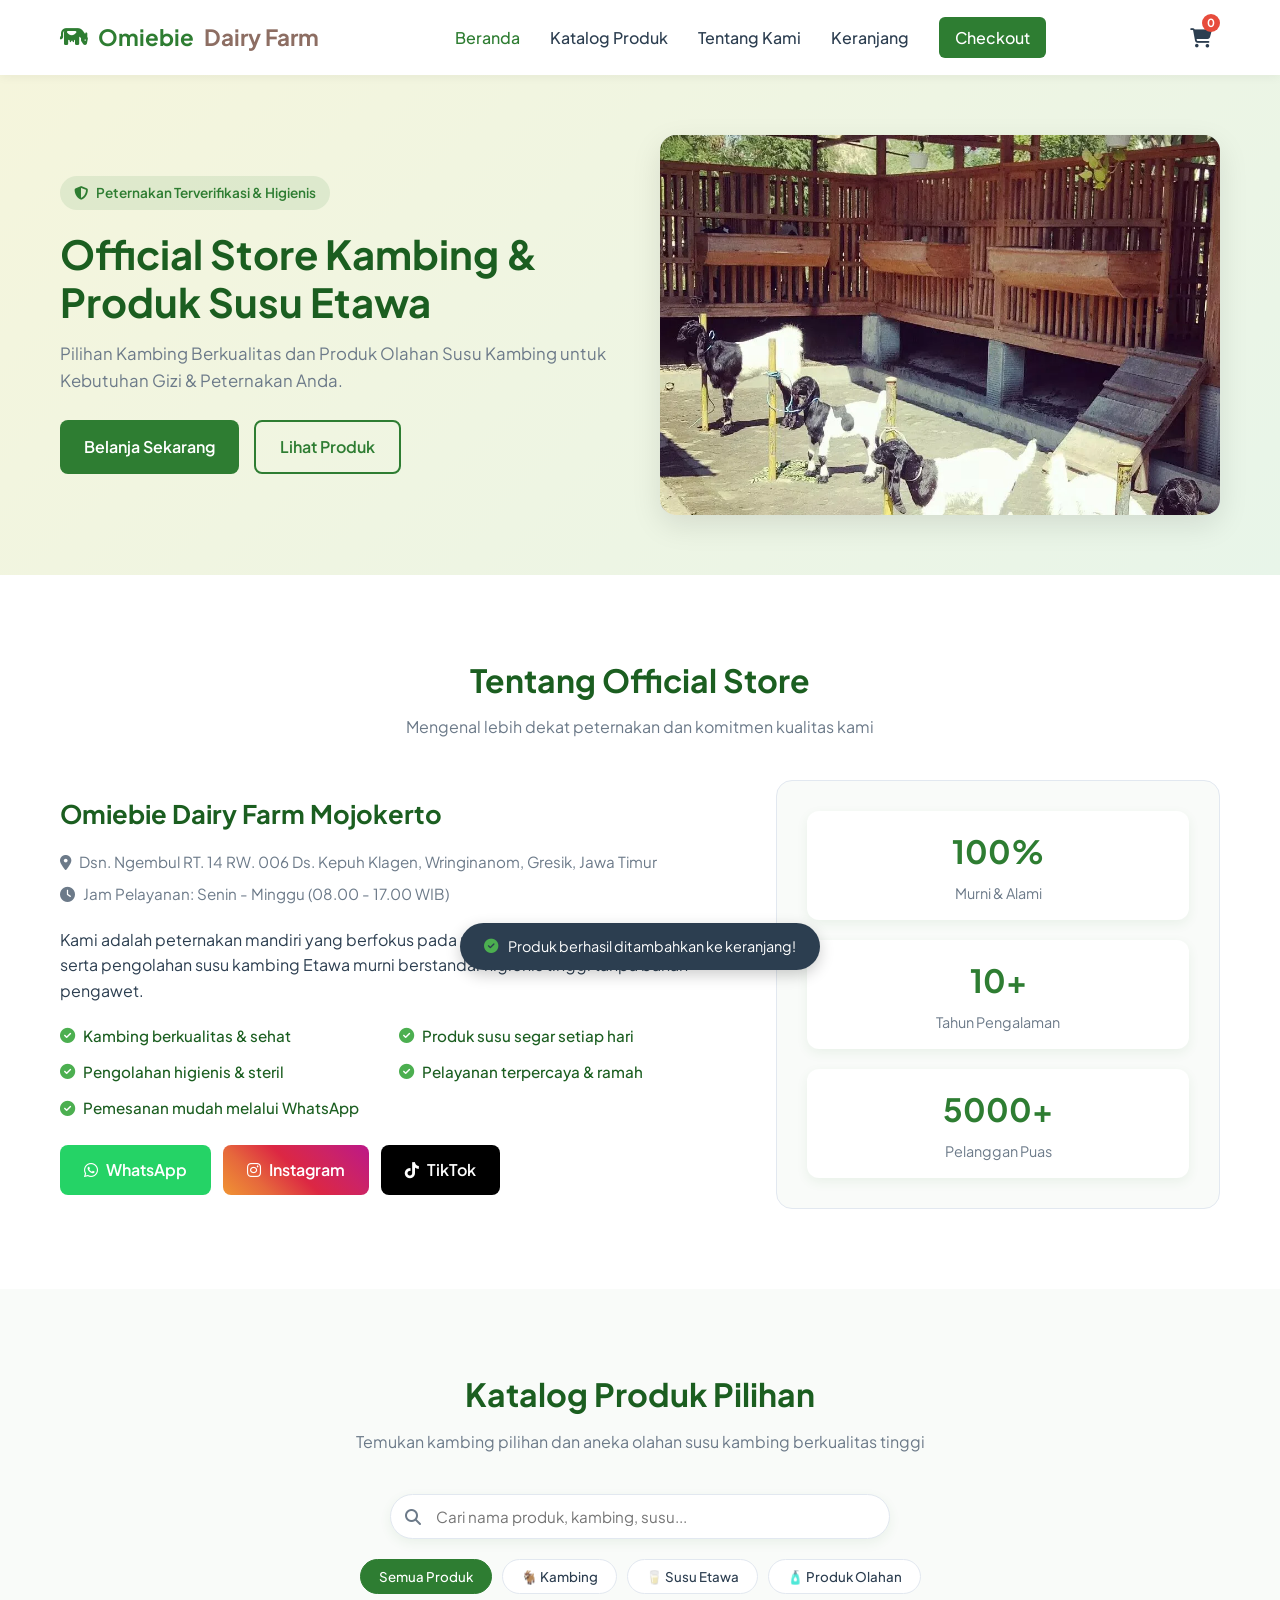
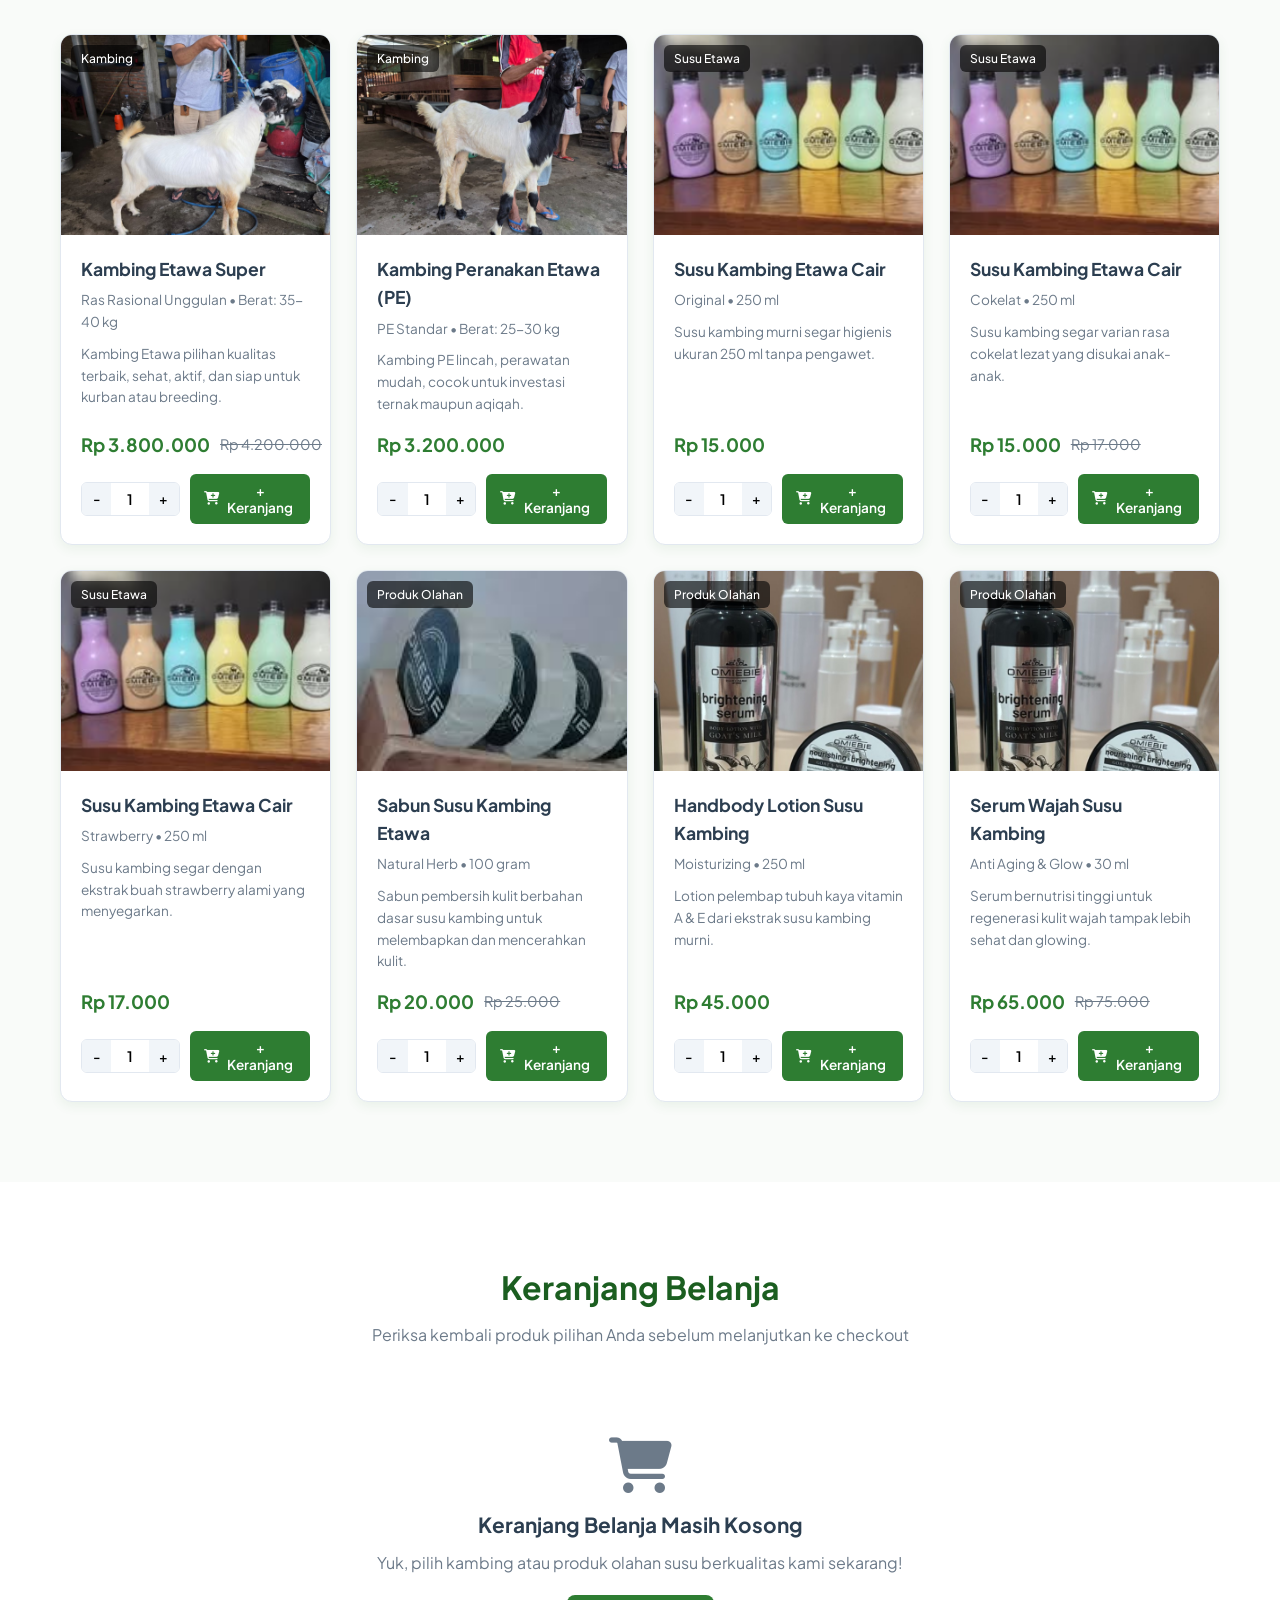
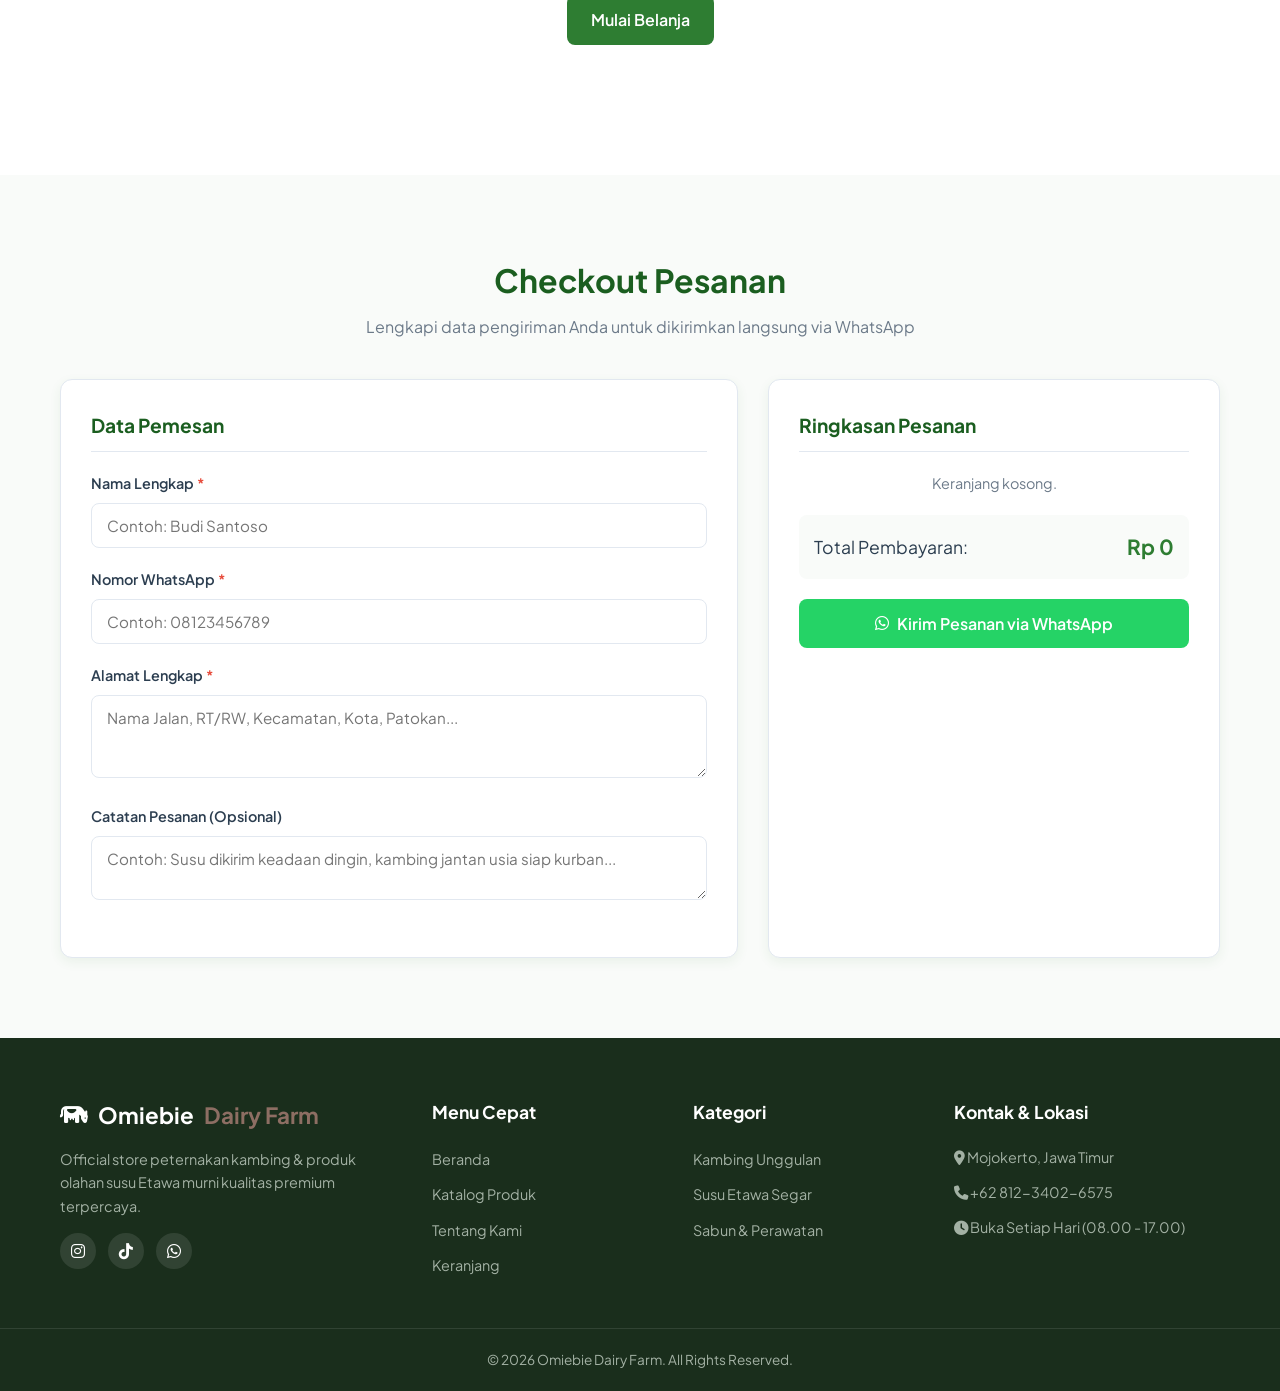
==== commit 3de19c5d: "sudah update title" ====
--- a/index.html
+++ b/index.html
@@ -3,7 +3,7 @@
 <head>
     <meta charset="UTF-8">
     <meta name="viewport" content="width=device-width, initial-scale=1.0">
-    <title>Omiebie Dairy Farm - Official Store Kambing & Susu Etawa</title>
+    <title>Omiebie Dairy Farm - Official Store Kambing, Susu Kambing Etawa, Produk Olahan Susu Kambing</title>
     <!-- Google Fonts -->
     <link href="https://fonts.googleapis.com/css2?family=Plus+Jakarta+Sans:wght@400;500;600;700&display=swap" rel="stylesheet">
     <!-- FontAwesome Icons -->
